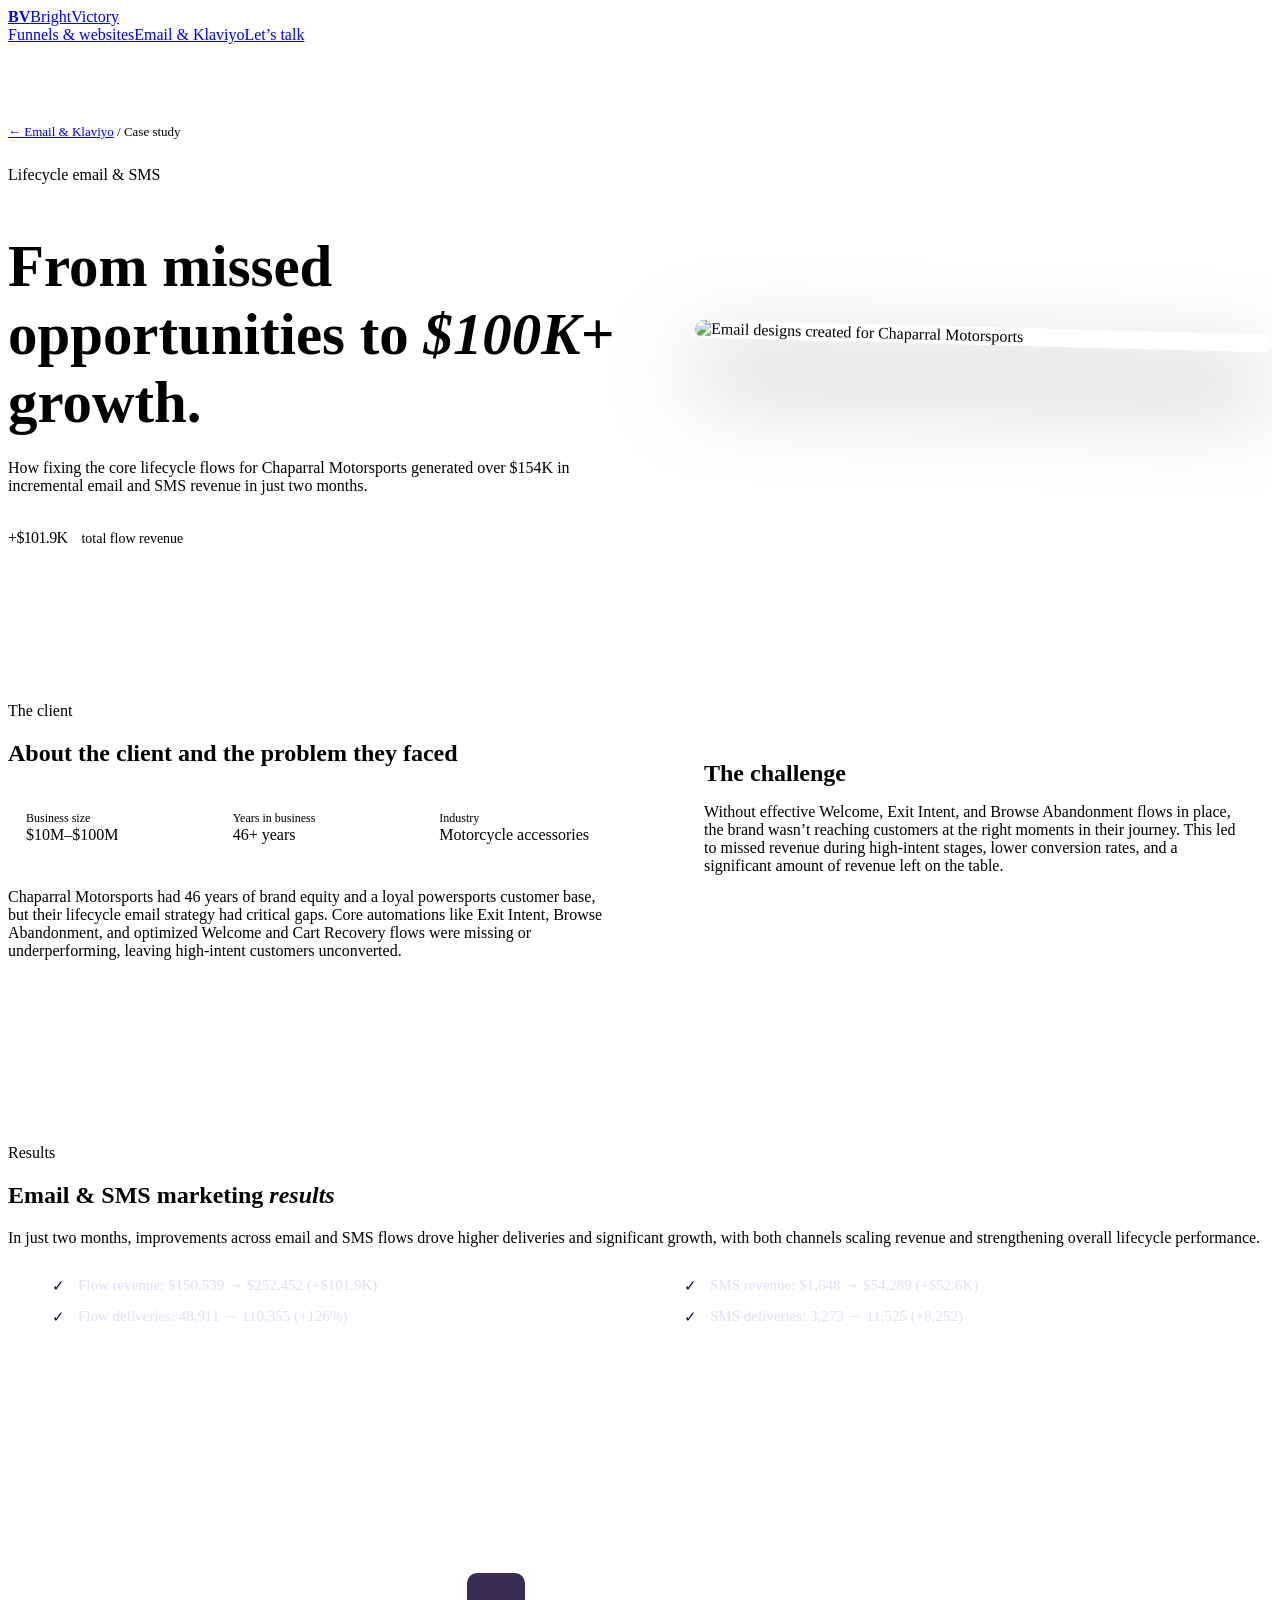
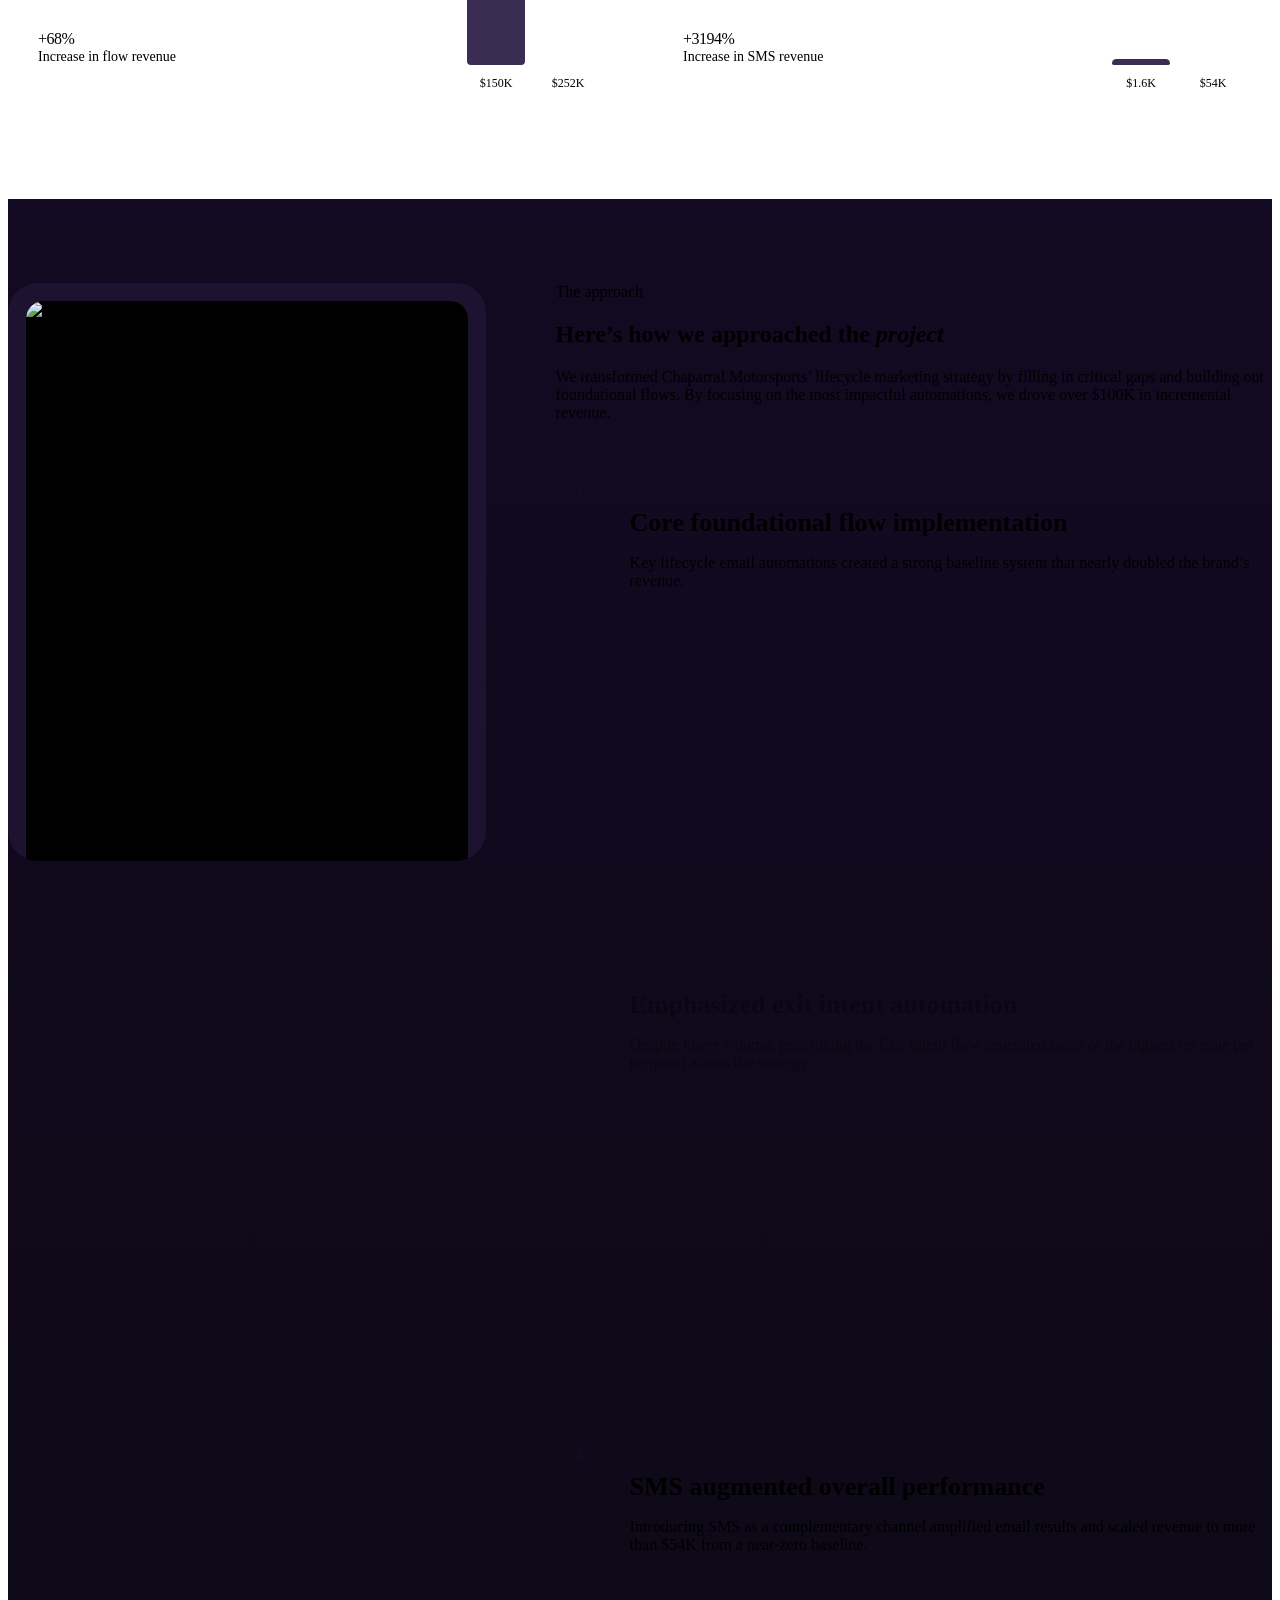
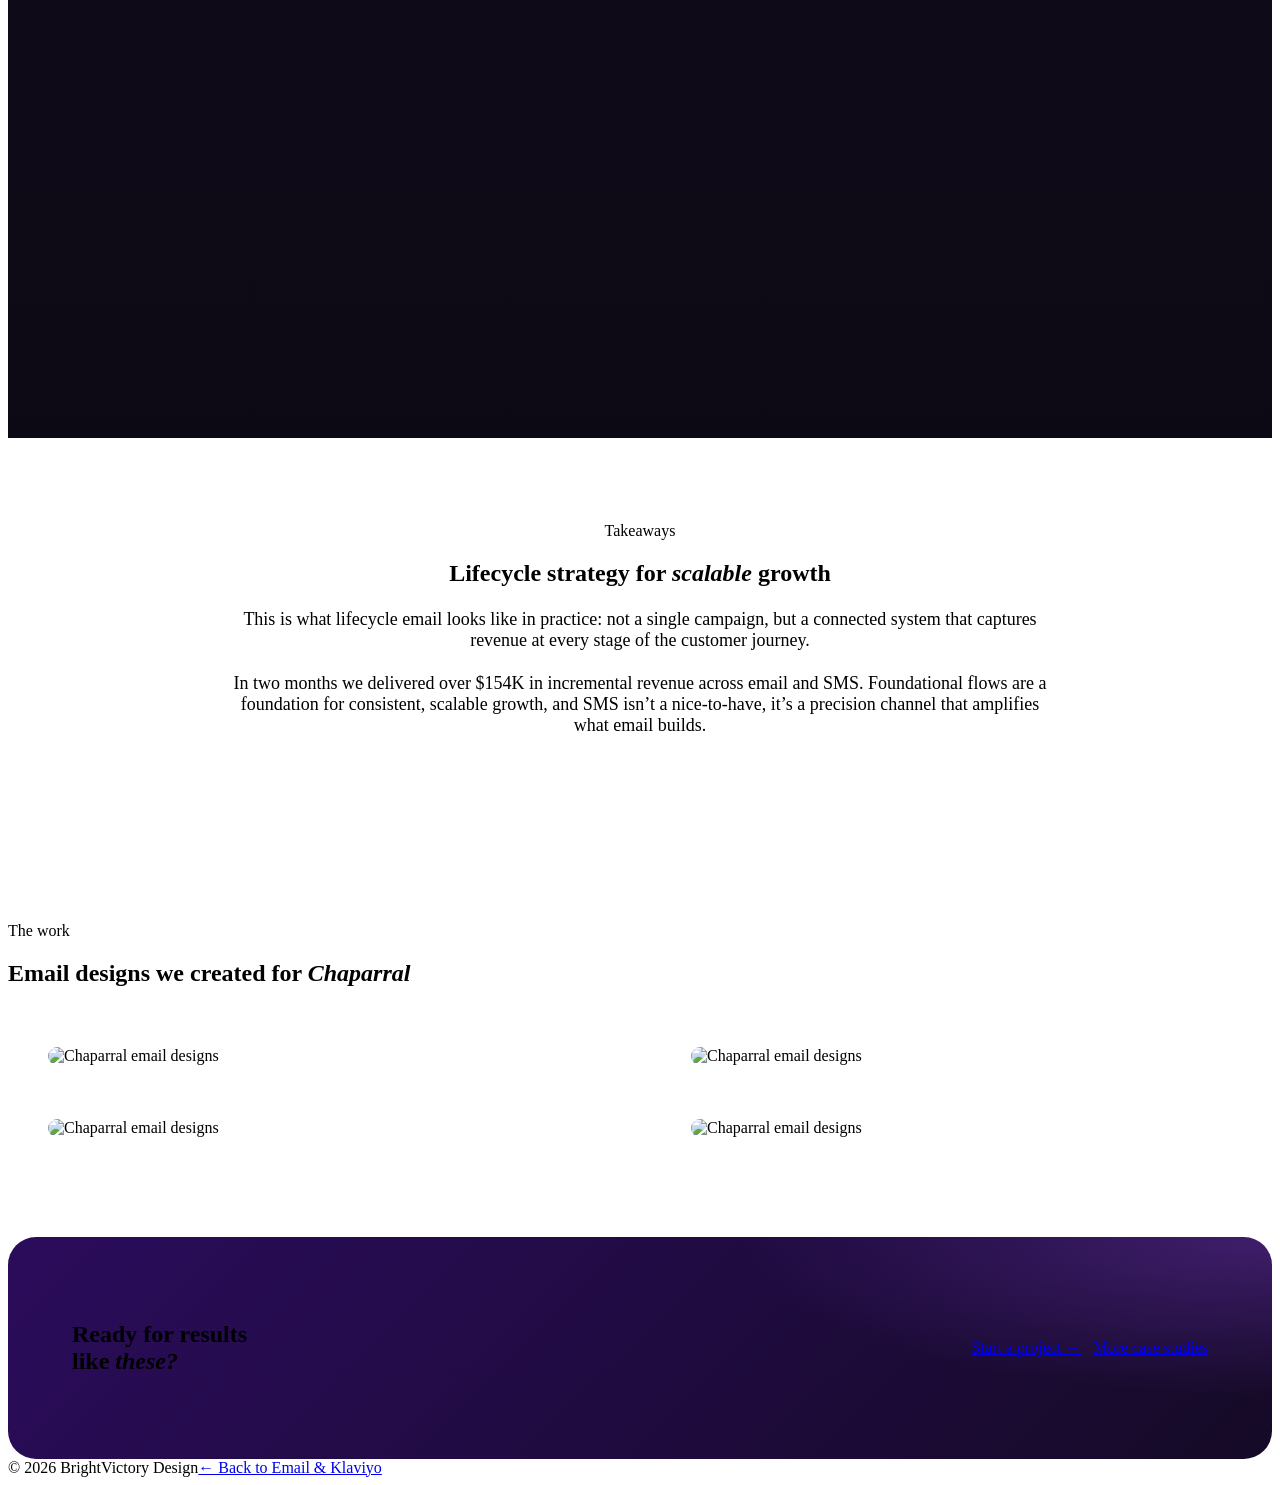
==== chaparral-motorsports.html @ 19b59cda "Add files via upload" ====
<!DOCTYPE html><html lang="en"><head><meta charset="utf-8"><meta name="viewport" content="width=device-width,initial-scale=1,viewport-fit=cover">
<title>Chaparral Motorsports: Lifecycle Email &amp; SMS Case Study | BrightVictory Design</title>
<meta name="description" content="How fixing lifecycle email and SMS flows added $154K in two months for Chaparral Motorsports.">
<meta name="theme-color" content="#390A75">
<meta property="og:title" content="From Missed Opportunities to $100K+: Lifecycle Email Strategy"><meta property="og:description" content="Over $154K in incremental email and SMS revenue in two months for Chaparral Motorsports."><meta property="og:image" content="https://YOUR-DOMAIN.com/og-card.jpg"><meta name="twitter:card" content="summary_large_image">
<link rel="preconnect" href="https://fonts.googleapis.com"><link rel="preconnect" href="https://fonts.gstatic.com" crossorigin>
<link rel="stylesheet" href="https://fonts.googleapis.com/css2?family=Instrument+Serif:ital@1&family=Poppins:wght@400;500;600;700&family=Urbanist:wght@700;800&display=swap">
<link rel="stylesheet" href="../assets/site.css">
<style>
.hero{position:relative;padding:80px 0 70px;overflow:hidden}.hero .wrap{position:relative;z-index:1;display:grid;grid-template-columns:1.05fr .95fr;gap:50px;align-items:center}
.crumb{font-size:13px;color:var(--muted);margin-bottom:26px;display:block}.crumb a:hover{color:var(--white)}
.hero h1{font-size:clamp(34px,4.6vw,60px);margin-bottom:22px}
.big{margin-top:34px;display:flex;align-items:baseline;gap:14px;flex-wrap:wrap}.big b{font:800 clamp(52px,8vw,96px) var(--heading);color:var(--lime);line-height:1;letter-spacing:-.04em}.big span{color:var(--muted);font-size:14px;max-width:16ch;line-height:1.4}
.hero-img{border-radius:22px;overflow:hidden;border:1px solid var(--line);box-shadow:0 40px 90px #00000080;transform:rotate(1.5deg)}
section.blk{padding:84px 0;border-top:1px solid var(--line)}
.about{display:grid;grid-template-columns:1fr 1fr;gap:60px}
.meta{display:grid;grid-template-columns:repeat(3,1fr);gap:18px;margin:28px 0}.meta div{background:var(--card);border:1px solid var(--line);border-radius:16px;padding:16px 18px}.meta small{display:block;color:var(--muted);font-size:12px}.meta b{font:700 15px var(--heading)}
.about p{color:var(--muted)}.challenge{align-self:start;background:var(--card);border:1px solid var(--line);border-radius:22px;padding:34px}.challenge h3{font-size:24px;margin-bottom:12px}
.ticks{list-style:none;display:grid;grid-template-columns:1fr 1fr;gap:14px 40px;margin:30px 0}.ticks li{padding-left:30px;position:relative;color:#e4dcf2;font-size:15px}.ticks li:before{content:"✓";position:absolute;left:0;top:0;width:20px;height:20px;border-radius:50%;background:var(--lime);color:#1a0a33;font:800 12px/20px var(--body);text-align:center}
.charts{display:grid;grid-template-columns:1fr 1fr;gap:26px;margin-top:14px}
.chart{background:var(--card);border:1px solid var(--line);border-radius:24px;padding:30px;display:flex;justify-content:space-between;align-items:flex-end;min-height:280px}
.chart .n b{display:block;font:800 clamp(36px,5vw,56px) var(--heading);letter-spacing:-.03em;line-height:1}.chart .n span{color:var(--muted);font-size:14px}
.bars{display:flex;gap:14px;align-items:flex-end;height:200px}.bar{width:58px;border-radius:10px 10px 4px 4px;height:0;transition:height 1.3s cubic-bezier(.16,.84,.24,1);position:relative}.bar small{position:absolute;bottom:-26px;left:50%;transform:translateX(-50%);font-size:12px;color:var(--muted);white-space:nowrap}
.bar.a{background:#3a2c52}.bar.b{background:linear-gradient(180deg,var(--lime),#7fa30a)}.chart.in .bar.a{height:var(--h1)}.chart.in .bar.b{height:var(--h2)}
.chart{padding-bottom:50px}
.how{position:relative;background:linear-gradient(180deg,#120a22,#0d0914)}.how .wrap{display:grid;grid-template-columns:.8fr 1.2fr;gap:70px;align-items:start}
.phone{position:sticky;top:110px;border-radius:30px;background:#1d1230;border:1px solid var(--line);padding:18px 18px 0;overflow:hidden;height:min(560px,80vh)}
.phone .screen{position:relative;height:100%;border-radius:18px 18px 0 0;overflow:hidden;background:#000}.phone img{position:absolute;inset:0;width:100%;height:100%;object-fit:cover;object-position:top;opacity:0;transform:scale(1.04);transition:opacity .7s,transform .9s}.phone img.on{opacity:1;transform:none}
.steps{padding:10px 0 60px}.step{padding:34px 0 34px 74px;position:relative;min-height:46vh;opacity:.35;transition:opacity .5s}.step.on{opacity:1}
.step i{position:absolute;left:0;top:34px;width:48px;height:48px;border-radius:50%;background:var(--lime);color:#1a0a33;font:800 18px/48px var(--heading);text-align:center;font-style:normal}
.step h3{font-size:26px;margin-bottom:10px}.step p{color:var(--muted)}
.take{text-align:center;max-width:820px;margin:auto}.take p{color:var(--muted);margin-top:22px;font-size:18px}
.gal{display:grid;grid-template-columns:1fr 1fr;gap:22px;margin-top:44px}.gal figure{border-radius:22px;overflow:hidden;border:1px solid var(--line);background:#fff}.gal img{width:100%;transition:transform .8s cubic-bezier(.16,.84,.24,1)}.gal figure:hover img{transform:scale(1.04)}
.gnote{margin-top:16px;color:var(--muted);font-size:13px}
.cta{border-radius:28px;padding:clamp(32px,6vw,64px);background:radial-gradient(70% 120% at 100% 0%,#8c45e655,transparent 60%),linear-gradient(135deg,#2b0c5c,#150a26);border:1px solid var(--line);display:flex;justify-content:space-between;align-items:center;gap:30px;flex-wrap:wrap}.cta h2{max-width:18ch}
.cta .row{display:flex;gap:12px;flex-wrap:wrap}
@media(max-width:900px){.hero .wrap,.about,.how .wrap,.charts,.gal{grid-template-columns:1fr}.ticks{grid-template-columns:1fr}.meta{grid-template-columns:1fr}.phone{position:relative;top:0;height:460px}.step{min-height:auto}.hero-img{transform:none}}
@media(prefers-reduced-motion:reduce){.bar{transition:none}.phone img{transition:none}}
</style></head><body>
<header class="site-header"><div class="wrap"><a class="brand" href="../index.html"><b>BV</b>BrightVictory</a><nav><a href="../index.html#work">Funnels &amp; websites</a><a href="../email-marketing.html">Email &amp; Klaviyo</a><a class="btn" href="../index.html#contact">Let’s talk</a></nav></div></header>
<main>
<section class="hero"><div class="glow"></div><div class="wrap"><div>
<span class="crumb"><a href="../email-marketing.html">← Email &amp; Klaviyo</a> / Case study</span>
<span class="eyebrow">Lifecycle email &amp; SMS</span>
<h1>From missed opportunities to <em>$100K+</em> growth.</h1>
<p class="lead">How fixing the core lifecycle flows for Chaparral Motorsports generated over $154K in incremental email and SMS revenue in just two months.</p>
<div class="big"><b>+$101.9K</b><span>total flow revenue</span></div></div>
<div class="hero-img rv"><img src="../assets/ch-gallery-1.jpg" alt="Email designs created for Chaparral Motorsports"></div></div></section>

<section class="blk"><div class="wrap about">
<div class="rv"><span class="eyebrow">The client</span><h2>About the client and the problem they faced</h2>
<div class="meta"><div><small>Business size</small><b>$10M–$100M</b></div><div><small>Years in business</small><b>46+ years</b></div><div><small>Industry</small><b>Motorcycle accessories</b></div></div>
<p>Chaparral Motorsports had 46 years of brand equity and a loyal powersports customer base, but their lifecycle email strategy had critical gaps. Core automations like Exit Intent, Browse Abandonment, and optimized Welcome and Cart Recovery flows were missing or underperforming, leaving high-intent customers unconverted.</p></div>
<div class="challenge rv"><h3>The challenge</h3><p>Without effective Welcome, Exit Intent, and Browse Abandonment flows in place, the brand wasn’t reaching customers at the right moments in their journey. This led to missed revenue during high-intent stages, lower conversion rates, and a significant amount of revenue left on the table.</p></div>
</div></section>

<section class="blk"><div class="wrap"><div class="rv"><span class="eyebrow">Results</span><h2>Email &amp; SMS marketing <em>results</em></h2>
<p class="lead" style="margin-top:16px">In just two months, improvements across email and SMS flows drove higher deliveries and significant growth, with both channels scaling revenue and strengthening overall lifecycle performance.</p></div>
<ul class="ticks rv"><li>Flow revenue: $150,539 → $252,452 (+$101.9K)</li><li>SMS revenue: $1,648 → $54,289 (+$52.6K)</li><li>Flow deliveries: 48,911 → 110,355 (+126%)</li><li>SMS deliveries: 3,273 → 11,525 (+8,252)</li></ul>
<div class="charts">
<div class="chart rv"><div class="n"><b>+68%</b><span>Increase in flow revenue</span></div><div class="bars"><div class="bar a" style="--h1:92px"><small>$150K</small></div><div class="bar b" style="--h2:155px"><small>$252K</small></div></div></div>
<div class="chart rv"><div class="n"><b>+3194%</b><span>Increase in SMS revenue</span></div><div class="bars"><div class="bar a" style="--h1:6px"><small>$1.6K</small></div><div class="bar b" style="--h2:155px"><small>$54K</small></div></div></div>
</div></div></section>

<section class="blk how" id="how"><div class="wrap">
<div class="phone"><div class="screen"><img class="on" src="../assets/ch-mock-1.png" alt="Chaparral email design"><img src="../assets/ch-mock-2.png" alt="KYT helmets email"><img src="../assets/ch-mock-3.png" alt="Top picks email"><img src="../assets/ch-mock-4.png" alt="Comfort for long rides email"></div></div>
<div><span class="eyebrow">The approach</span><h2>Here’s how we approached the <em>project</em></h2>
<p class="lead" style="margin-top:16px">We transformed Chaparral Motorsports’ lifecycle marketing strategy by filling in critical gaps and building out foundational flows. By focusing on the most impactful automations, we drove over $100K in incremental revenue.</p>
<div class="steps">
<div class="step on" data-i="0"><i>1</i><h3>Core foundational flow implementation</h3><p>Key lifecycle email automations created a strong baseline system that nearly doubled the brand’s revenue.</p></div>
<div class="step" data-i="1"><i>2</i><h3>Emphasized exit intent automation</h3><p>Despite lower volume, prioritizing the Exit Intent flow generated some of the highest revenue per recipient across the strategy.</p></div>
<div class="step" data-i="2"><i>3</i><h3>SMS augmented overall performance</h3><p>Introducing SMS as a complementary channel amplified email results and scaled revenue to more than $54K from a near-zero baseline.</p></div>
</div></div></div></section>

<section class="blk"><div class="wrap take rv"><span class="eyebrow">Takeaways</span><h2>Lifecycle strategy for <em>scalable</em> growth</h2>
<p>This is what lifecycle email looks like in practice: not a single campaign, but a connected system that captures revenue at every stage of the customer journey.</p>
<p>In two months we delivered over $154K in incremental revenue across email and SMS. Foundational flows are a foundation for consistent, scalable growth, and SMS isn’t a nice-to-have, it’s a precision channel that amplifies what email builds.</p></div></section>

<section class="blk"><div class="wrap"><div class="rv"><span class="eyebrow">The work</span><h2>Email designs we created for <em>Chaparral</em></h2></div>
<div class="gal"><figure class="rv"><img src="../assets/ch-gallery-1.jpg" alt="Chaparral email designs" loading="lazy"></figure><figure class="rv"><img src="../assets/ch-gallery-2.jpg" alt="Chaparral email designs" loading="lazy"></figure><figure class="rv"><img src="../assets/ch-gallery-3.jpg" alt="Chaparral email designs" loading="lazy"></figure><figure class="rv"><img src="../assets/ch-gallery-4.jpg" alt="Chaparral email designs" loading="lazy"></figure></div></div></section>

<section class="wrap"><div class="cta rv"><h2>Ready for results like <em>these?</em></h2><div class="row"><a class="btn" href="../index.html#contact">Start a project →</a><a class="btn ghost" href="../email-marketing.html">More case studies</a></div></div></section>
</main>
<footer><div class="wrap"><span>© 2026 BrightVictory Design</span><a href="../email-marketing.html">← Back to Email &amp; Klaviyo</a></div></footer>
<script>
(function(){var io='IntersectionObserver' in window?new IntersectionObserver(function(es){es.forEach(function(e){if(e.isIntersecting){e.target.classList.add('in');io.unobserve(e.target);}});},{threshold:.15}):null;
document.querySelectorAll('.rv').forEach(function(el){io?io.observe(el):el.classList.add('in');});
var st=[].slice.call(document.querySelectorAll('.step')),im=[].slice.call(document.querySelectorAll('.phone img'));
function upd(){var mid=innerHeight*.5,best=0,bd=1e9;st.forEach(function(s,i){var r=s.getBoundingClientRect(),d=Math.abs(r.top+r.height/2-mid);if(d<bd){bd=d;best=i;}});
st.forEach(function(s,i){s.classList.toggle('on',i===best)});var sec=document.getElementById('how').getBoundingClientRect(),p=Math.min(.999,Math.max(0,(innerHeight*.5-sec.top)/sec.height));var k=Math.floor(p*im.length);im.forEach(function(x,i){x.classList.toggle('on',i===k)});}
addEventListener('scroll',upd,{passive:true});addEventListener('resize',upd);upd();})();
</script></body></html>
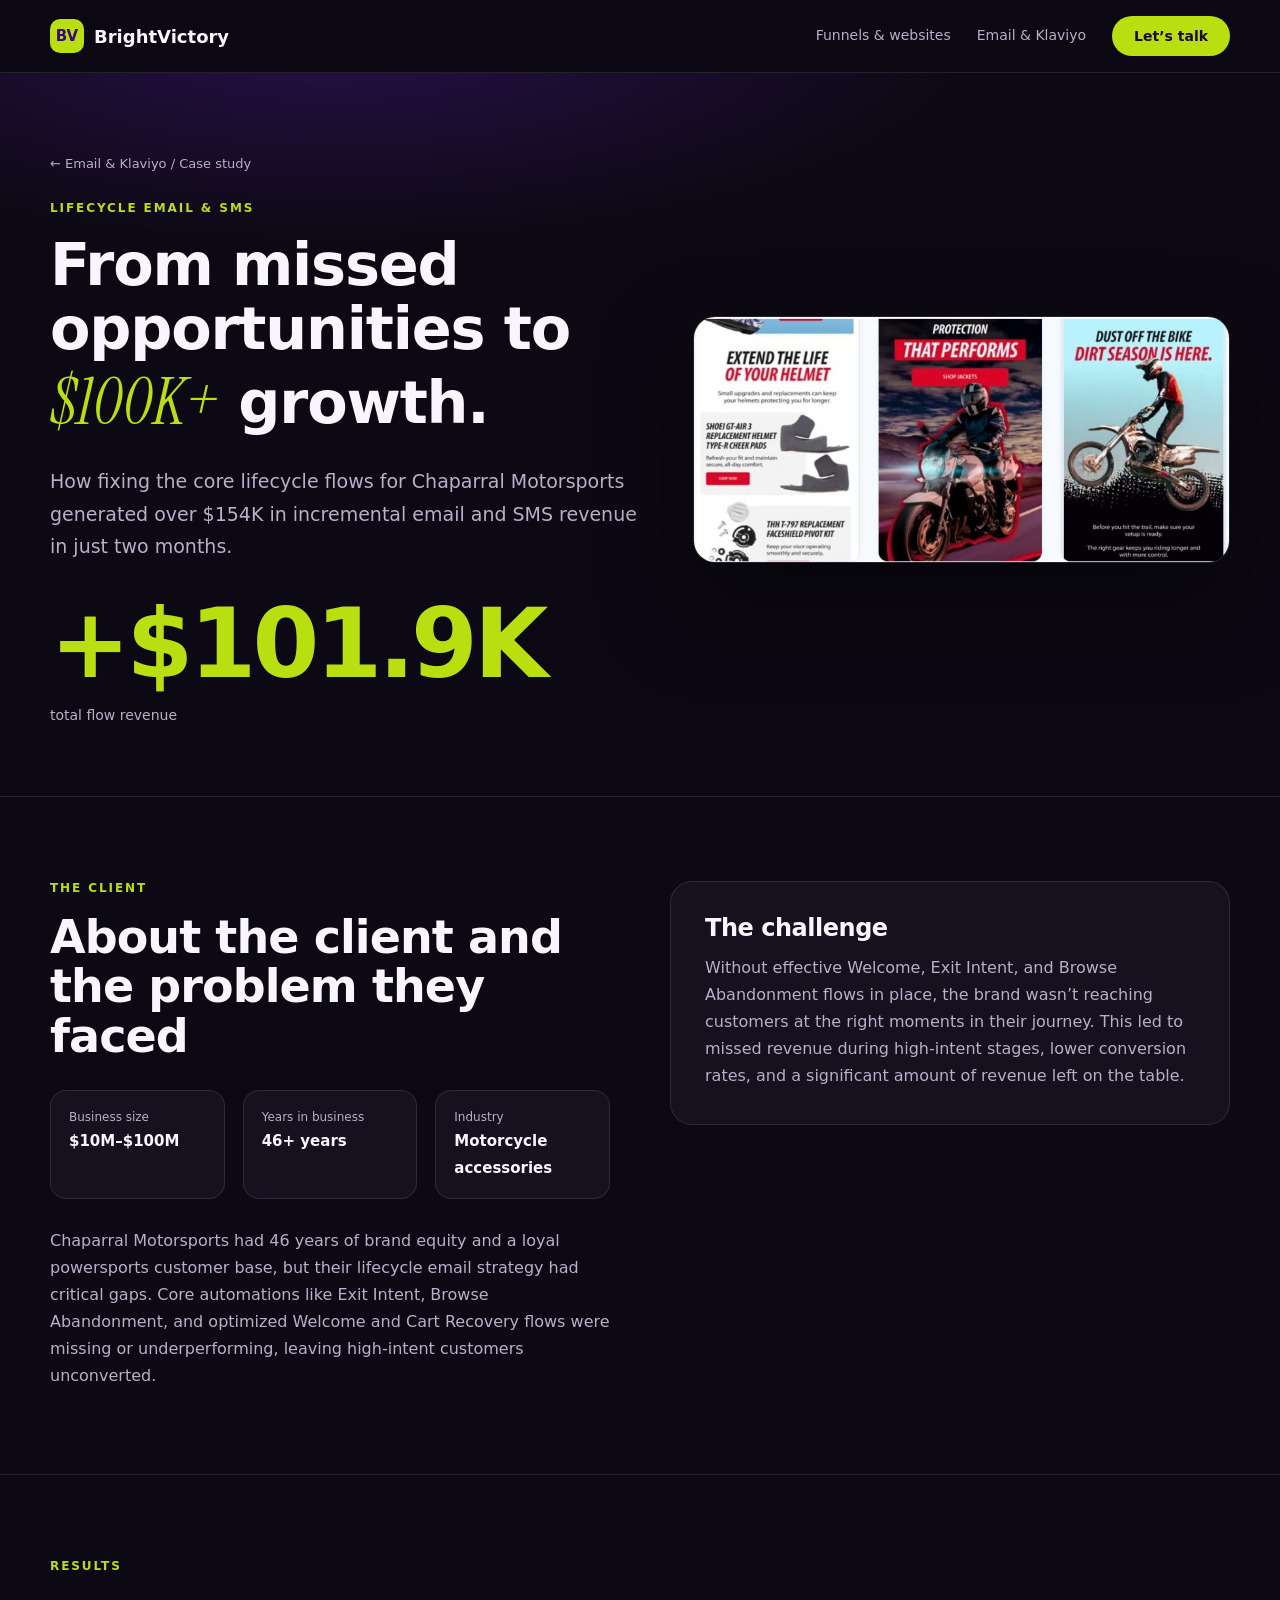
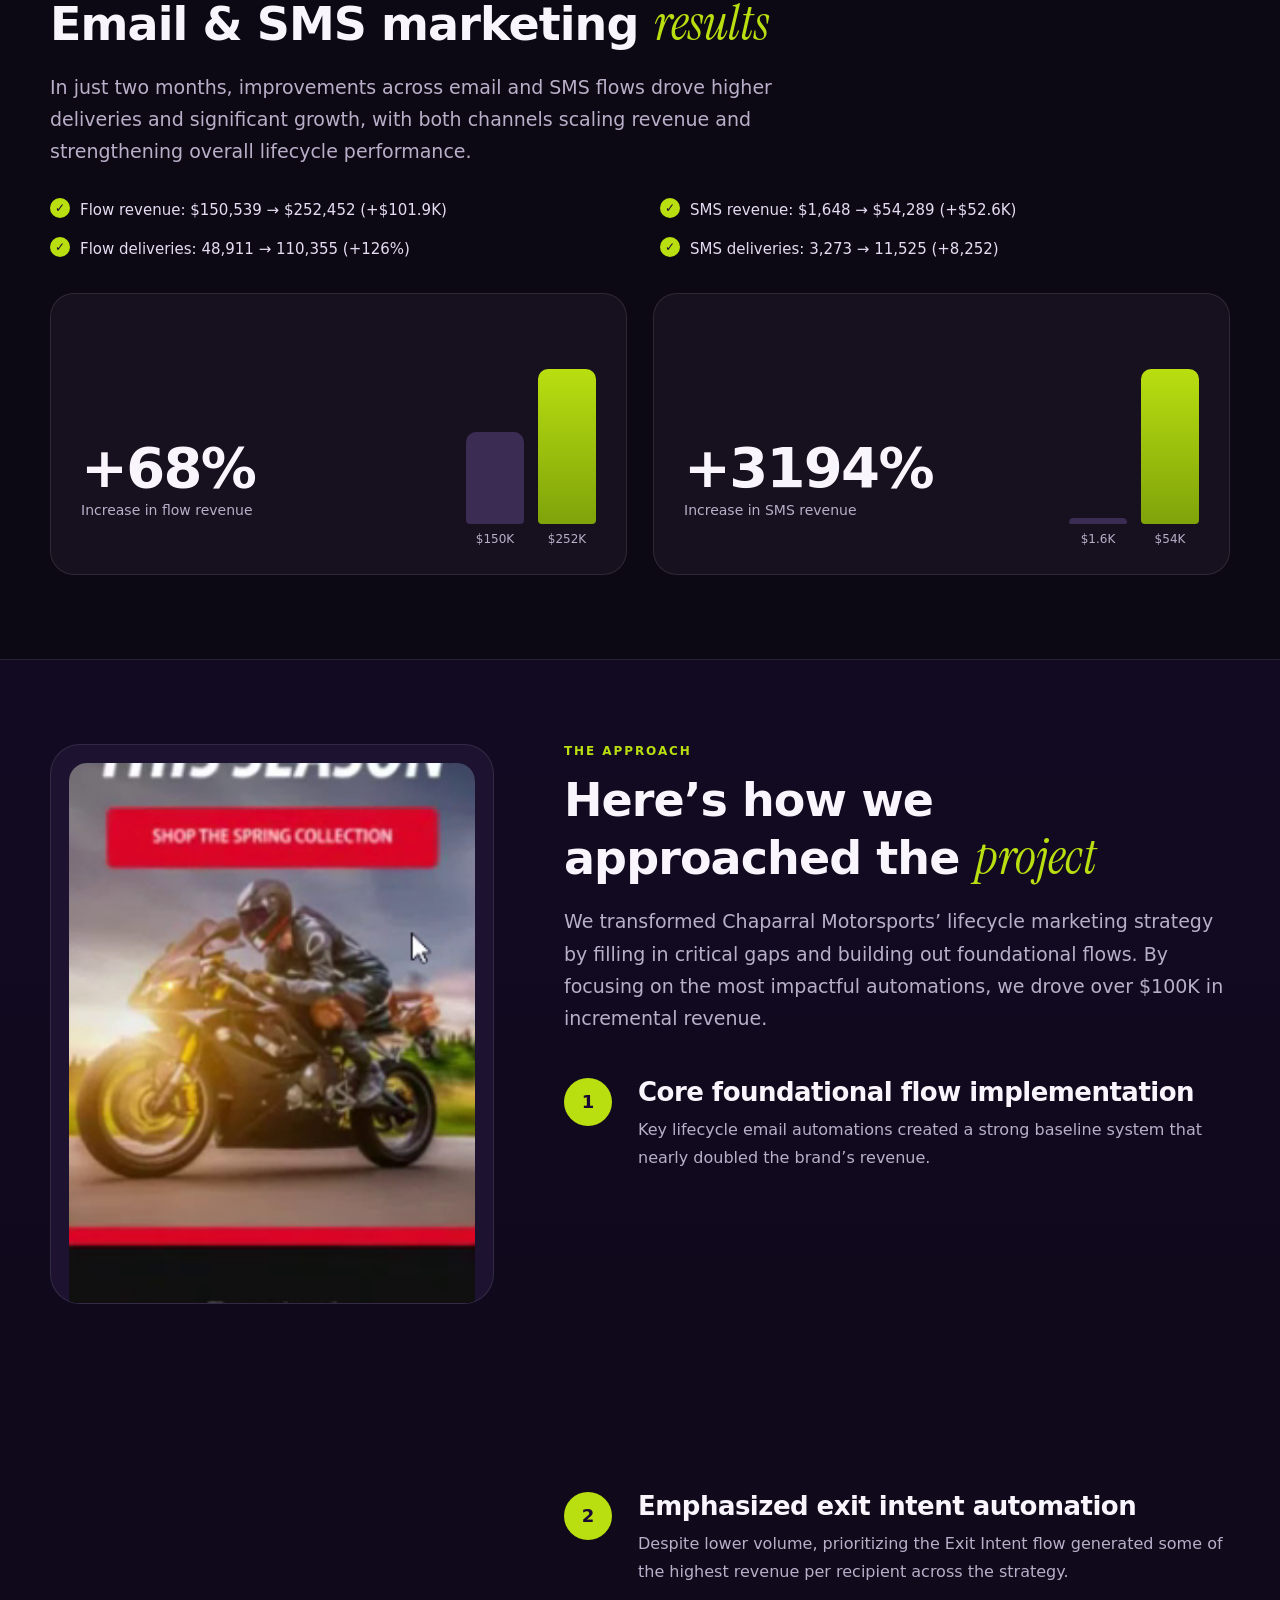
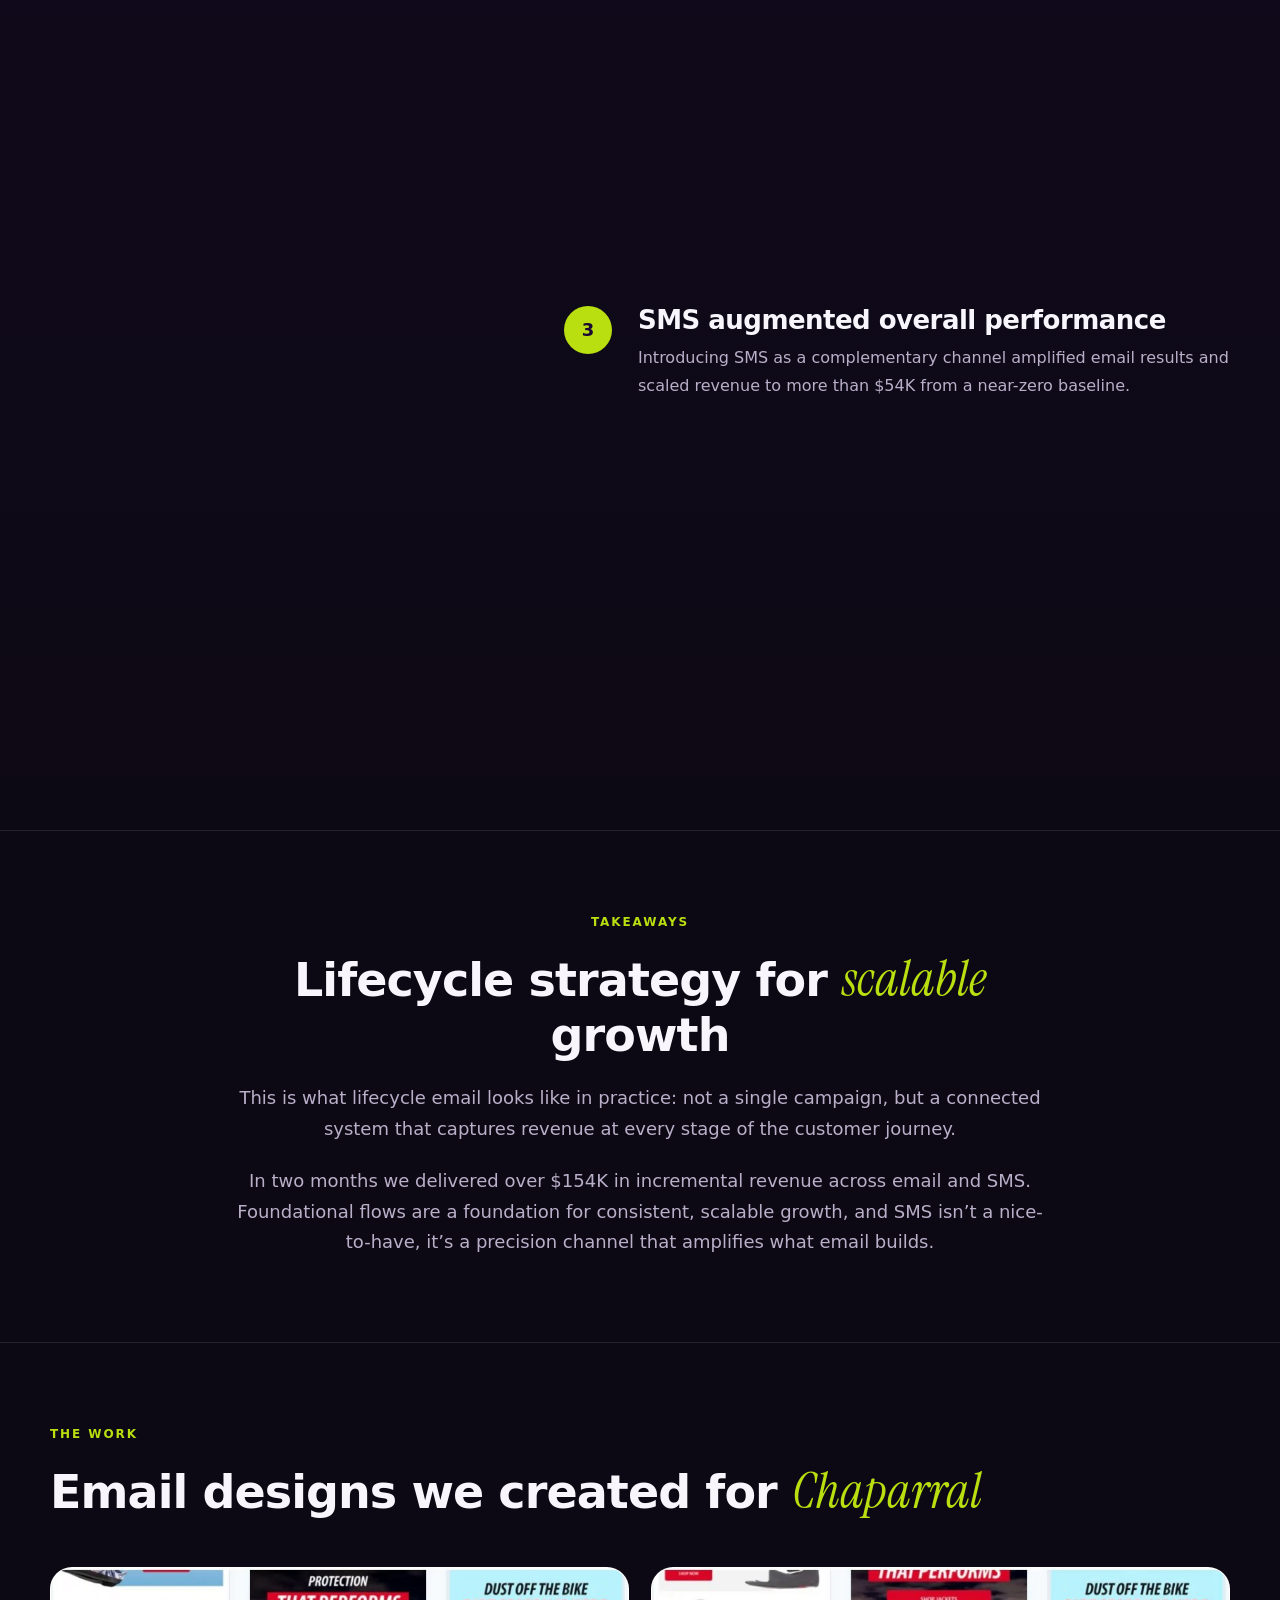
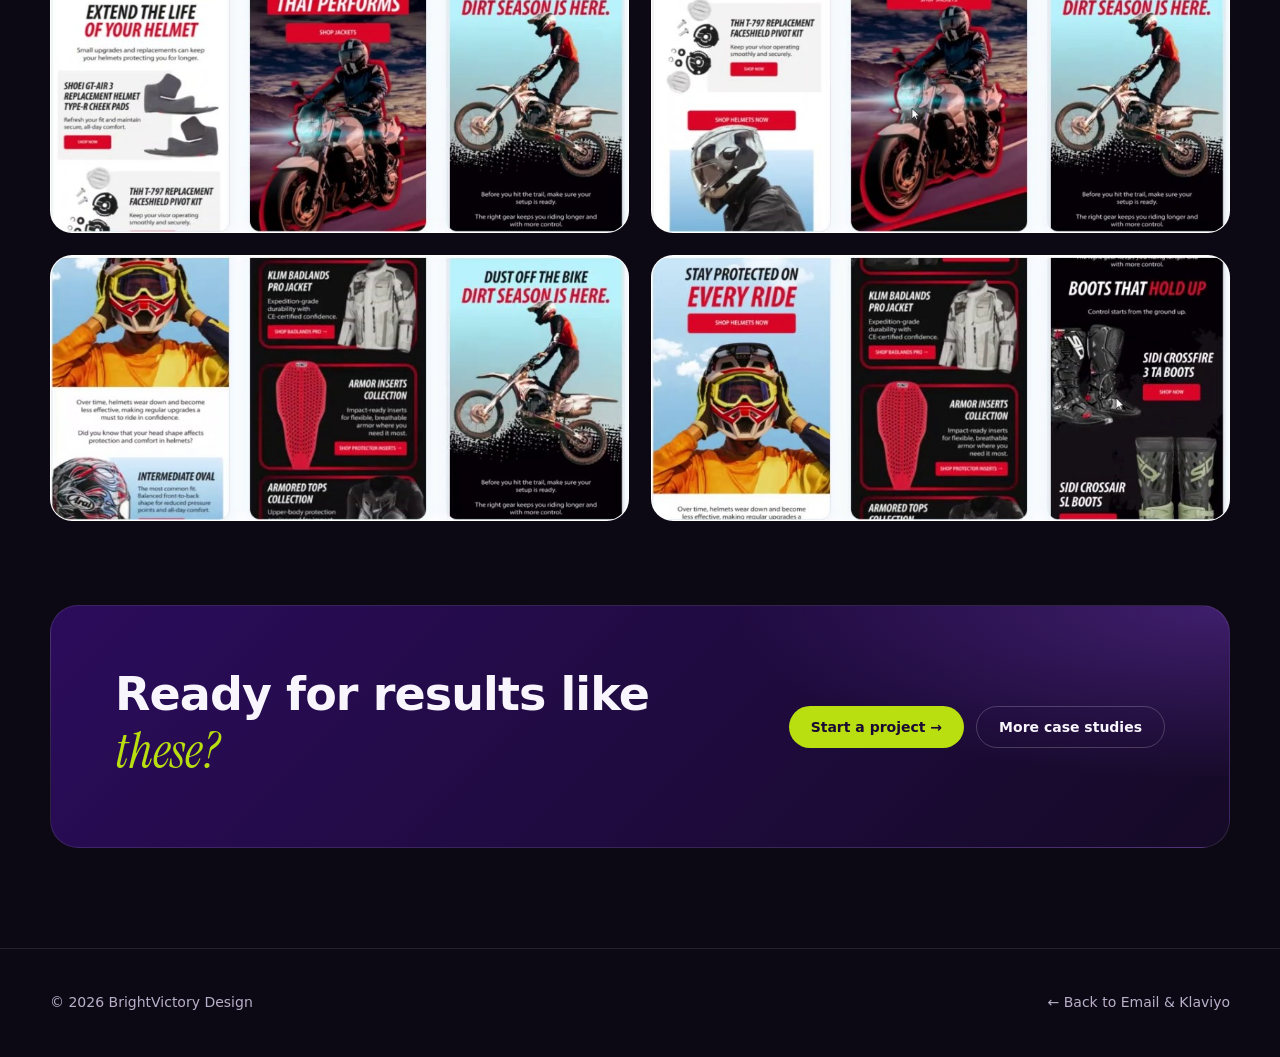
==== commit 3de1b5bd: "Add files via upload" ====
--- a/chaparral-motorsports.html
+++ b/chaparral-motorsports.html
@@ -5,7 +5,7 @@
 <meta property="og:title" content="From Missed Opportunities to $100K+: Lifecycle Email Strategy"><meta property="og:description" content="Over $154K in incremental email and SMS revenue in two months for Chaparral Motorsports."><meta property="og:image" content="https://YOUR-DOMAIN.com/og-card.jpg"><meta name="twitter:card" content="summary_large_image">
 <link rel="preconnect" href="https://fonts.googleapis.com"><link rel="preconnect" href="https://fonts.gstatic.com" crossorigin>
 <link rel="stylesheet" href="https://fonts.googleapis.com/css2?family=Instrument+Serif:ital@1&family=Poppins:wght@400;500;600;700&family=Urbanist:wght@700;800&display=swap">
-<link rel="stylesheet" href="../assets/site.css">
+<link rel="stylesheet" href="site.css">
 <style>
 .hero{position:relative;padding:80px 0 70px;overflow:hidden}.hero .wrap{position:relative;z-index:1;display:grid;grid-template-columns:1.05fr .95fr;gap:50px;align-items:center}
 .crumb{font-size:13px;color:var(--muted);margin-bottom:26px;display:block}.crumb a:hover{color:var(--white)}
@@ -37,15 +37,15 @@
 @media(max-width:900px){.hero .wrap,.about,.how .wrap,.charts,.gal{grid-template-columns:1fr}.ticks{grid-template-columns:1fr}.meta{grid-template-columns:1fr}.phone{position:relative;top:0;height:460px}.step{min-height:auto}.hero-img{transform:none}}
 @media(prefers-reduced-motion:reduce){.bar{transition:none}.phone img{transition:none}}
 </style></head><body>
-<header class="site-header"><div class="wrap"><a class="brand" href="../index.html"><b>BV</b>BrightVictory</a><nav><a href="../index.html#work">Funnels &amp; websites</a><a href="../email-marketing.html">Email &amp; Klaviyo</a><a class="btn" href="../index.html#contact">Let’s talk</a></nav></div></header>
+<header class="site-header"><div class="wrap"><a class="brand" href="index.html"><b>BV</b>BrightVictory</a><nav><a href="index.html#work">Funnels &amp; websites</a><a href="email-marketing.html">Email &amp; Klaviyo</a><a class="btn" href="index.html#contact">Let’s talk</a></nav></div></header>
 <main>
 <section class="hero"><div class="glow"></div><div class="wrap"><div>
-<span class="crumb"><a href="../email-marketing.html">← Email &amp; Klaviyo</a> / Case study</span>
+<span class="crumb"><a href="email-marketing.html">← Email &amp; Klaviyo</a> / Case study</span>
 <span class="eyebrow">Lifecycle email &amp; SMS</span>
 <h1>From missed opportunities to <em>$100K+</em> growth.</h1>
 <p class="lead">How fixing the core lifecycle flows for Chaparral Motorsports generated over $154K in incremental email and SMS revenue in just two months.</p>
 <div class="big"><b>+$101.9K</b><span>total flow revenue</span></div></div>
-<div class="hero-img rv"><img src="../assets/ch-gallery-1.jpg" alt="Email designs created for Chaparral Motorsports"></div></div></section>
+<div class="hero-img rv"><img src="ch-gallery-1.jpg" alt="Email designs created for Chaparral Motorsports"></div></div></section>
 
 <section class="blk"><div class="wrap about">
 <div class="rv"><span class="eyebrow">The client</span><h2>About the client and the problem they faced</h2>
@@ -63,7 +63,7 @@
 </div></div></section>
 
 <section class="blk how" id="how"><div class="wrap">
-<div class="phone"><div class="screen"><img class="on" src="../assets/ch-mock-1.png" alt="Chaparral email design"><img src="../assets/ch-mock-2.png" alt="KYT helmets email"><img src="../assets/ch-mock-3.png" alt="Top picks email"><img src="../assets/ch-mock-4.png" alt="Comfort for long rides email"></div></div>
+<div class="phone"><div class="screen"><img class="on" src="ch-mock-1.png" alt="Chaparral email design"><img src="ch-mock-2.png" alt="KYT helmets email"><img src="ch-mock-3.png" alt="Top picks email"><img src="ch-mock-4.png" alt="Comfort for long rides email"></div></div>
 <div><span class="eyebrow">The approach</span><h2>Here’s how we approached the <em>project</em></h2>
 <p class="lead" style="margin-top:16px">We transformed Chaparral Motorsports’ lifecycle marketing strategy by filling in critical gaps and building out foundational flows. By focusing on the most impactful automations, we drove over $100K in incremental revenue.</p>
 <div class="steps">
@@ -77,11 +77,11 @@
 <p>In two months we delivered over $154K in incremental revenue across email and SMS. Foundational flows are a foundation for consistent, scalable growth, and SMS isn’t a nice-to-have, it’s a precision channel that amplifies what email builds.</p></div></section>
 
 <section class="blk"><div class="wrap"><div class="rv"><span class="eyebrow">The work</span><h2>Email designs we created for <em>Chaparral</em></h2></div>
-<div class="gal"><figure class="rv"><img src="../assets/ch-gallery-1.jpg" alt="Chaparral email designs" loading="lazy"></figure><figure class="rv"><img src="../assets/ch-gallery-2.jpg" alt="Chaparral email designs" loading="lazy"></figure><figure class="rv"><img src="../assets/ch-gallery-3.jpg" alt="Chaparral email designs" loading="lazy"></figure><figure class="rv"><img src="../assets/ch-gallery-4.jpg" alt="Chaparral email designs" loading="lazy"></figure></div></div></section>
+<div class="gal"><figure class="rv"><img src="ch-gallery-1.jpg" alt="Chaparral email designs" loading="lazy"></figure><figure class="rv"><img src="ch-gallery-2.jpg" alt="Chaparral email designs" loading="lazy"></figure><figure class="rv"><img src="ch-gallery-3.jpg" alt="Chaparral email designs" loading="lazy"></figure><figure class="rv"><img src="ch-gallery-4.jpg" alt="Chaparral email designs" loading="lazy"></figure></div></div></section>
 
-<section class="wrap"><div class="cta rv"><h2>Ready for results like <em>these?</em></h2><div class="row"><a class="btn" href="../index.html#contact">Start a project →</a><a class="btn ghost" href="../email-marketing.html">More case studies</a></div></div></section>
+<section class="wrap"><div class="cta rv"><h2>Ready for results like <em>these?</em></h2><div class="row"><a class="btn" href="index.html#contact">Start a project →</a><a class="btn ghost" href="email-marketing.html">More case studies</a></div></div></section>
 </main>
-<footer><div class="wrap"><span>© 2026 BrightVictory Design</span><a href="../email-marketing.html">← Back to Email &amp; Klaviyo</a></div></footer>
+<footer><div class="wrap"><span>© 2026 BrightVictory Design</span><a href="email-marketing.html">← Back to Email &amp; Klaviyo</a></div></footer>
 <script>
 (function(){var io='IntersectionObserver' in window?new IntersectionObserver(function(es){es.forEach(function(e){if(e.isIntersecting){e.target.classList.add('in');io.unobserve(e.target);}});},{threshold:.15}):null;
 document.querySelectorAll('.rv').forEach(function(el){io?io.observe(el):el.classList.add('in');});
--- a/site.css
+++ b/site.css
@@ -0,0 +1,25 @@
+:root{--dark:#0d0914;--purple:#390A75;--purple-2:#8c45e6;--lime:#B9DF10;--white:#f8f6fc;--muted:#b9afc9;--card:#17101f;--line:#ffffff1a;--heading:'Urbanist',system-ui,sans-serif;--body:'Poppins',system-ui,sans-serif;--serif:'Instrument Serif',Georgia,serif}
+*{box-sizing:border-box;margin:0;padding:0}html{scroll-behavior:smooth}
+body{background:var(--dark);color:var(--white);font:400 16px/1.7 var(--body);-webkit-font-smoothing:antialiased;overflow-x:hidden}
+a{color:inherit;text-decoration:none}img{max-width:100%;display:block}
+.wrap{width:min(1180px,100% - 40px);margin-inline:auto}
+.site-header{position:sticky;top:0;z-index:50;background:#0d0914d9;backdrop-filter:blur(14px);border-bottom:1px solid var(--line)}
+.site-header .wrap{display:flex;align-items:center;justify-content:space-between;height:72px}
+.brand{display:flex;align-items:center;gap:10px;font:800 18px var(--heading)}
+.brand b{display:grid;place-items:center;width:34px;height:34px;border-radius:10px;background:var(--lime);color:var(--purple);font-size:15px}
+.site-header nav{display:flex;gap:26px;align-items:center;font-size:14px;color:var(--muted)}
+.site-header nav a:hover,.site-header nav a.on{color:var(--white)}
+.btn{display:inline-flex;align-items:center;gap:8px;padding:12px 22px;border-radius:999px;background:var(--lime);color:#1a0a33;font:700 14px var(--body);transition:transform .25s,box-shadow .25s}
+.btn:hover{transform:translateY(-2px);box-shadow:0 10px 30px #b9df1040}
+.btn.ghost{background:transparent;color:var(--white);border:1px solid #ffffff33}
+.eyebrow{font:600 12px var(--body);letter-spacing:.16em;text-transform:uppercase;color:var(--lime);margin-bottom:18px;display:block}
+h1,h2,h3{font-family:var(--heading);line-height:1.08;letter-spacing:-.02em}
+h1{font-size:clamp(38px,6vw,76px);font-weight:800}h2{font-size:clamp(28px,3.6vw,46px);font-weight:800}
+h1 em,h2 em{font:italic 400 1.08em var(--serif);color:var(--lime);letter-spacing:0}
+.lead{color:var(--muted);font-size:clamp(16px,1.6vw,19px);max-width:62ch}
+.glow{position:absolute;inset:-20% -10% auto;height:70%;background:radial-gradient(60% 60% at 30% 20%,#5b1fb355,transparent 70%);pointer-events:none;z-index:0}
+.rv{opacity:0;transform:translateY(28px);transition:opacity .8s ease,transform .8s cubic-bezier(.16,.84,.24,1)}.rv.in{opacity:1;transform:none}
+footer{border-top:1px solid var(--line);padding:42px 0;color:var(--muted);font-size:14px;margin-top:100px}
+footer .wrap{display:flex;justify-content:space-between;gap:20px;flex-wrap:wrap}
+@media(max-width:720px){.site-header nav a:not(.btn){display:none}}
+@media(prefers-reduced-motion:reduce){.rv{opacity:1;transform:none;transition:none}html{scroll-behavior:auto}}
